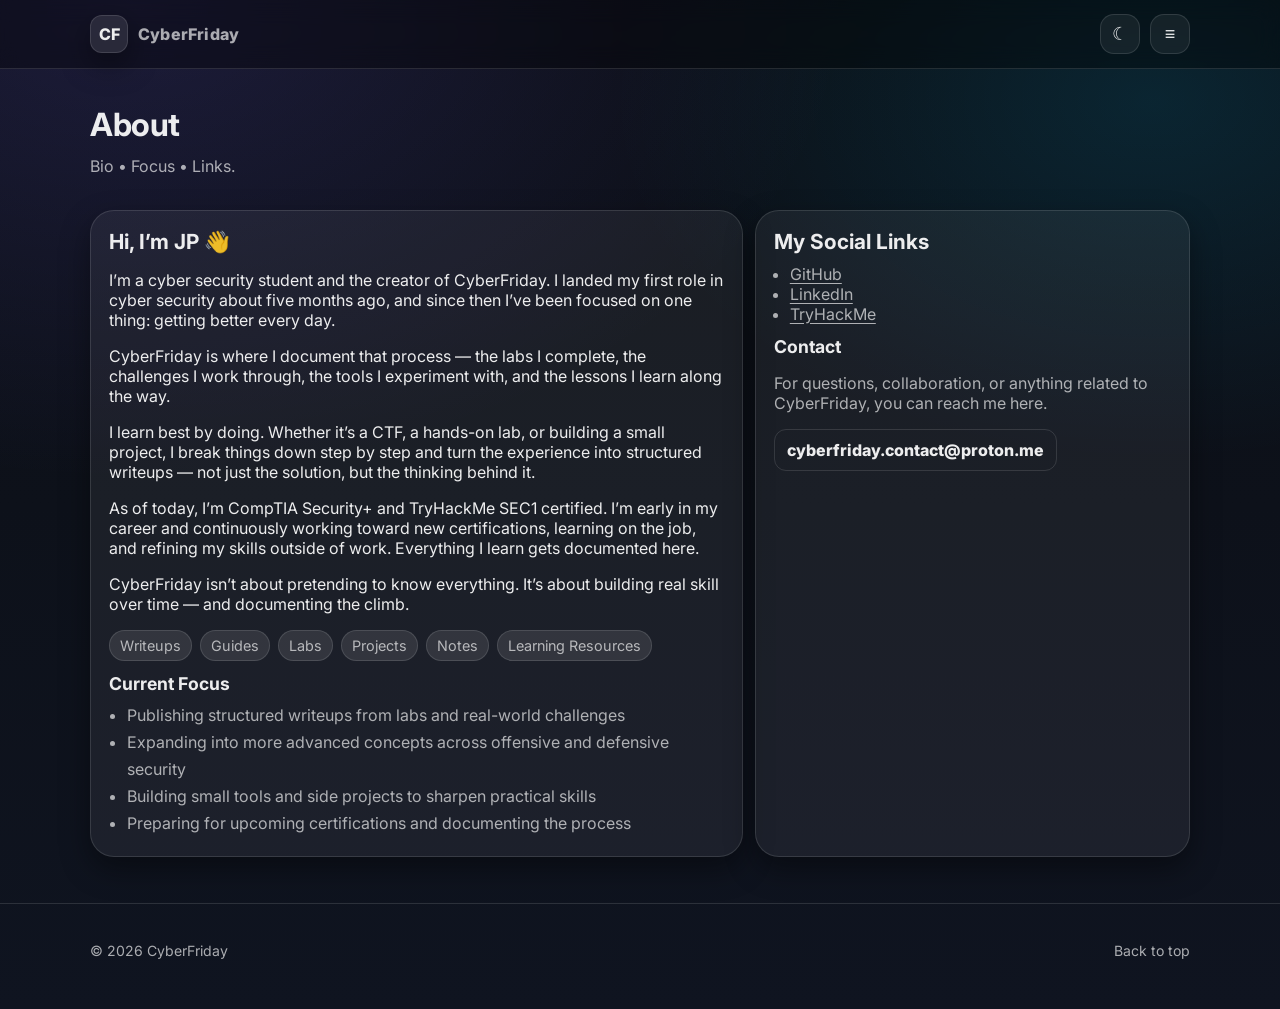
==== about.html @ dd6b9849 "Revise about section for clarity and focus Updated the content to reflect current focus and learning" ====
<!doctype html>
<html lang="en">
<head>
  <title>About • CyberFriday</title>
  <meta charset="utf-8" />
  <meta name="viewport" content="width=device-width, initial-scale=1" />
  <meta name="color-scheme" content="dark light" />
  <meta name="description" content="CyberFriday — writeups, projects, and notes." />
  <link rel="preconnect" href="https://fonts.googleapis.com">
  <link rel="preconnect" href="https://fonts.gstatic.com" crossorigin>
  <link href="https://fonts.googleapis.com/css2?family=Inter:wght@400;600;700;800&display=swap" rel="stylesheet">
  <link rel="stylesheet" href="assets/style.css" />
</head>
<body data-page="about">
  <a class="skip" href="#main">Skip to content</a>

  <header class="topbar">
    <div class="container topbar__inner">
      <a class="brand" href="index.html" aria-label="Home">
        <span class="brand__mark">CF</span>
        <span class="brand__text">CyberFriday</span>
      </a>

      <div class="topbar__actions">
        <button class="iconbtn" id="themeBtn" type="button" title="Toggle theme" aria-label="Toggle theme">
          <span class="icon" aria-hidden="true">☾</span>
        </button>
        <button class="iconbtn" id="menuBtn" type="button" title="Menu" aria-label="Open menu">
          <span class="icon" aria-hidden="true">≡</span>
        </button>
      </div>
    </div>
  </header>

  <div class="modal" id="menu" hidden>
    <div class="modal__backdrop" data-close="true"></div>
    <div class="modal__panel modal__panel--menu" role="dialog" aria-modal="true" aria-label="Menu">
      <div class="modal__head">
        <div class="menu__title">
          <div class="menu__brand">CyberFriday</div>
          <div class="muted tiny">Navigate</div>
        </div>
        <button class="iconbtn" type="button" data-close="true" aria-label="Close">✕</button>
      </div>
      <div class="modal__body menu__body">
        <a class="menulink" href="index.html">Home</a>
        <a class="menulink" href="writeups.html">Writeups</a>
        <a class="menulink" href="projects.html">Projects</a>
        <a class="menulink" href="notes.html">Notes</a>
        <a class="menulink" href="learning-resources.html">Learning Resources</a>
        <a class="menulink" href="about.html">About</a>
      </div>
      <div class="modal__foot muted tiny">
        <span>Esc to close</span>
      </div>
    </div>
  </div>

  <main id="main">
    <section class="pagehead">
      <div class="container">
        <h1 class="pagehead__title">About</h1>
        <p class="pagehead__sub muted">Bio • Focus • Links.</p>
      </div>
    </section>

    <section class="section">
      <div class="container">
        <div class="aboutgrid">
          <div class="card reveal">
            <h2 class="h2">Hi, I’m JP 👋</h2>
              <p class="muted">
                <p>
                  I’m a cyber security student and the creator of CyberFriday.
                  I landed my first role in cyber security about five months ago,
                  and since then I’ve been focused on one thing: getting better every day.
                </p>
              
                <p>
                  CyberFriday is where I document that process — the labs I complete,
                  the challenges I work through, the tools I experiment with,
                  and the lessons I learn along the way.
                </p>
              
                <p>
                  I learn best by doing. Whether it’s a CTF, a hands-on lab,
                  or building a small project, I break things down step by step
                  and turn the experience into structured writeups —
                  not just the solution, but the thinking behind it.
                </p>
              
                <p>
                  As of today, I’m CompTIA Security+ and TryHackMe SEC1 certified.
                  I’m early in my career and continuously working toward new certifications,
                  learning on the job, and refining my skills outside of work.
                  Everything I learn gets documented here.
                </p>
              
                <p>
                  CyberFriday isn’t about pretending to know everything.
                  It’s about building real skill over time — and documenting the climb.
                </p>
              </p>

            <div class="chips">
              <span class="chip">Writeups</span>
              <span class="chip">Guides</span>
              <span class="chip">Labs</span>
              <span class="chip">Projects</span>
              <span class="chip">Notes</span>
              <span class="chip">Learning Resources</span>
            </div>

            <div class="spacer"></div>

            <h3 class="h3">Current Focus</h3>
            <ul class="bullets">
              <li>Publishing structured writeups from labs and real-world challenges</li>
              <li>Expanding into more advanced concepts across offensive and defensive security</li>
              <li>Building small tools and side projects to sharpen practical skills</li>
              <li>Preparing for upcoming certifications and documenting the process</li>
            </ul>
          </div>

          <div class="card reveal">
            <h2 class="h2">My Social Links</h2>
            <ul class="links">
              <li><a href="https://github.com/jernejpetek" target="_blank" rel="noreferrer">GitHub</a></li>
              <li><a href="https://www.linkedin.com/in/jpetek/" target="_blank" rel="noreferrer">LinkedIn</a></li>
              <li><a href="https://tryhackme.com/p/JPetek" target="_blank" rel="noreferrer">TryHackMe</a></li>
            </ul>

            <div class="spacer"></div>

            <h3 class="h3">Contact</h3>
            <p class="muted">For questions, collaboration, or anything related to CyberFriday, you can reach me here.</p>
            <a class="btn btn--small btn--ghost" href="mailto:you@example.com">cyberfriday.contact@proton.me</a>
          </div>
        </div>
      </div>
    </section>
  </main>
  <footer class="footer">
    <div class="container footer__inner">
      <p class="muted tiny">© <span id="year"></span> CyberFriday



</p>
      <p class="muted tiny"><a href="#main">Back to top</a></p>
    </div>
  </footer>

  <script src="assets/app.js" defer></script>

</body>
</html>
---- assets/style.css ----
/* CyberFriday v3 — simple home + category pages
   - Static HTML + JSON content
   - Minimal UI: theme toggle + menu
   - Category pages: simple search only
*/

:root{
  --bg:#0b0e14;
  --bg2:#0f1420;
  --card:rgba(255,255,255,.06);
  --card2:rgba(255,255,255,.10);
  --border:rgba(255,255,255,.12);
  --text:rgba(255,255,255,.92);
  --muted:rgba(255,255,255,.65);
  --muted2:rgba(255,255,255,.50);
  --shadow:0 12px 30px rgba(0,0,0,.40);
  --radius:18px;
  --radius2:24px;
  --max:1100px;
  --pad:18px;
  --focus:2px solid rgba(255,255,255,.35);
}

:root[data-theme="light"]{
  --bg:#f6f7fb;
  --bg2:#eef1f8;
  --card:rgba(0,0,0,.04);
  --card2:rgba(0,0,0,.07);
  --border:rgba(0,0,0,.10);
  --text:rgba(0,0,0,.88);
  --muted:rgba(0,0,0,.62);
  --muted2:rgba(0,0,0,.45);
  --shadow:0 12px 28px rgba(0,0,0,.12);
  --focus:2px solid rgba(0,0,0,.25);
}

*{box-sizing:border-box}
html{scroll-behavior:smooth}
body{
  margin:0;
  font-family:Inter, ui-sans-serif, system-ui, -apple-system, Segoe UI, Roboto, Arial;
  color:var(--text);
  background:
    radial-gradient(1200px 800px at 10% 0%, rgba(120,100,255,.16), transparent 60%),
    radial-gradient(900px 600px at 90% 10%, rgba(0,200,255,.12), transparent 60%),
    linear-gradient(180deg, var(--bg), var(--bg2));
}

a{color:inherit;text-decoration:none}
a:focus-visible,button:focus-visible,input:focus-visible{
  outline:var(--focus);outline-offset:2px;border-radius:10px
}

.container{width:min(var(--max), calc(100% - (var(--pad) * 2))); margin:0 auto}
.muted{color:var(--muted)}
.tiny{font-size:.88rem}
.kbd{
  padding:2px 8px; border-radius:8px;
  background:var(--card2); border:1px solid var(--border);
  color:var(--muted); font-size:.85rem
}

.skip{
  position:absolute; left:-999px; top:0;
  padding:10px 12px; border-radius:12px;
  background:var(--card2); border:1px solid var(--border)
}
.skip:focus{left:12px; top:12px; z-index:9999}

/* Topbar */
.topbar{
  position:sticky; top:0; z-index:100;
  backdrop-filter:blur(12px);
  background:rgba(0,0,0,.35);
  border-bottom:1px solid var(--border)
}
:root[data-theme="light"] .topbar{background:rgba(246,247,251,.72)}

.topbar__inner{
  display:flex; align-items:center; justify-content:space-between;
  gap:14px; padding:14px 0
}

.brand{display:flex; align-items:center; gap:10px; font-weight:800}
.brand__mark{
  display:grid; place-items:center;
  width:38px; height:38px; border-radius:12px;
  background:var(--card2); border:1px solid var(--border);
  box-shadow:var(--shadow)
}
.brand__text{font-weight:800; letter-spacing:.2px; color:var(--muted)}

.topbar__actions{display:flex; gap:10px}
.iconbtn{
  display:grid; place-items:center;
  width:40px; height:40px; border-radius:14px;
  background:var(--card); border:1px solid var(--border);
  color:var(--text); cursor:pointer;
  transition:transform 140ms ease, background 140ms ease
}
.iconbtn:hover{transform:translateY(-1px); background:var(--card2)}
.icon{font-size:18px}

/* Hero */
.hero{position:relative; padding:52px 0 18px; overflow:hidden}
.hero__inner{display:grid; grid-template-columns:1fr; gap:22px; align-items:start}
.hero__bg{
  position:absolute; inset:-200px -200px auto -200px; height:520px;
  background:radial-gradient(closest-side, rgba(255,255,255,.08), transparent 70%);
  pointer-events:none
}
.hero--simple .hero__title{font-size:clamp(2.2rem, 5vw, 3.4rem)}
.pill{
  display:inline-block; padding:8px 12px; border-radius:999px;
  background:var(--card); border:1px solid var(--border);
  color:var(--muted); font-size:.95rem
}
.hero__title{margin:14px 0 10px; letter-spacing:-.7px}
.hero__subtitle{margin:0 0 18px; color:var(--muted); line-height:1.6; font-size:1.06rem}

.cta-row{display:flex; gap:10px; flex-wrap:wrap}

/* Page head */
.pagehead{padding:36px 0 6px}
.pagehead__title{margin:0; font-size:2.0rem; letter-spacing:-.4px}
.pagehead__sub{margin:10px 0 0; line-height:1.6}

/* Sections / cards */
.section{padding:24px 0 34px}
.card{
  padding:18px; border-radius:var(--radius2);
  background:var(--card); border:1px solid var(--border); box-shadow:var(--shadow)
}
.h2{margin:0 0 10px; font-size:1.3rem}
.h3{margin:0 0 8px; font-size:1.1rem}
.spacer{height:12px}

.grid{display:grid; gap:12px}
.grid--cards{grid-template-columns:repeat(3, minmax(0,1fr))}
@media (max-width:1000px){.grid--cards{grid-template-columns:repeat(2, minmax(0,1fr))}}
@media (max-width:650px){.grid--cards{grid-template-columns:1fr}}

.cardlink{
  display:block; padding:16px; border-radius:var(--radius2);
  background:linear-gradient(180deg, var(--card), transparent);
  border:1px solid var(--border);
  transition:transform 140ms ease, background 140ms ease
}
.cardlink:hover{transform:translateY(-2px); background:var(--card2)}
.cardlink h3{margin:8px 0}
.cardlink p{margin:0; color:var(--muted); line-height:1.55}

.meta{
  display:flex; gap:8px; align-items:center; flex-wrap:wrap;
  color:var(--muted2); font-size:.92rem
}
.chips{display:flex; gap:8px; flex-wrap:wrap; margin-top:10px}
.chip,.tag{
  display:inline-flex; align-items:center;
  padding:6px 10px; border-radius:999px;
  background:var(--card2); border:1px solid var(--border);
  color:var(--muted); font-size:.9rem
}

/* Compact stats */
.stats{display:grid; grid-template-columns:repeat(3, minmax(0,1fr)); gap:10px}
.stats--compact .stat{padding:14px}
.stat{padding:14px; border-radius:var(--radius); background:var(--card); border:1px solid var(--border)}
.stat__num{font-size:1.5rem; font-weight:800}
.stat__label{color:var(--muted); font-size:.92rem}

/* Toolbar */
.toolbar{display:flex; gap:12px; align-items:center; justify-content:space-between; margin:8px 0 14px; flex-wrap:wrap}
.input{
  width:min(620px, 100%);
  padding:12px 14px;
  border-radius:14px;
  border:1px solid var(--border);
  background:var(--card);
  color:var(--text)
}

.btn{
  display:inline-flex; align-items:center; justify-content:center; gap:8px;
  padding:12px 14px; border-radius:14px;
  background:transparent; color:var(--text);
  border:1px solid var(--border);
  cursor:pointer; font-weight:800;
  transition:transform 140ms ease, background 140ms ease
}
.btn:hover{transform:translateY(-1px); background:var(--card2)}
.btn--small{padding:10px 12px; border-radius:12px}

.bullets{margin:8px 0 0; padding-left:18px; color:var(--muted); line-height:1.7}
.links{margin:0; padding-left:16px; color:var(--muted)}
.links a{text-decoration:underline; text-underline-offset:3px}

.empty{
  margin-top:10px; padding:16px;
  border-radius:var(--radius2);
  border:1px dashed var(--border);
  color:var(--muted)
}

/* Category grouping */
.group{margin:18px 0 0}
.group__head{
  display:flex; align-items:center; justify-content:space-between;
  gap:10px; margin:0 0 10px
}
.group__title{margin:0; font-size:1.15rem}
.group__count{color:var(--muted2); font-size:.92rem}

.aboutgrid{display:grid; grid-template-columns:1.2fr .8fr; gap:12px}
@media (max-width:900px){.aboutgrid{grid-template-columns:1fr}}

/* Footer */
.footer{
  padding:24px 0 36px;
  border-top:1px solid var(--border);
  margin-top:12px
}
.footer__inner{
  display:flex; align-items:center; justify-content:space-between;
  gap:12px; flex-wrap:wrap
}

/* Modal (Menu) */
.modal{position:fixed; inset:0; z-index:200}
.modal__backdrop{position:absolute; inset:0; background:rgba(0,0,0,.55)}
.modal__panel{
  position:relative;
  width:min(560px, calc(100% - 24px));
  margin:12vh auto 0;
  border-radius:22px;
  border:1px solid var(--border);
  background:linear-gradient(180deg, var(--bg2), var(--bg));
  box-shadow:var(--shadow);
  overflow:hidden
}
.modal__panel--menu{width:min(520px, calc(100% - 24px))}
.modal__head{
  display:flex; gap:10px; align-items:center; justify-content:space-between;
  padding:14px; border-bottom:1px solid var(--border)
}
.modal__body{padding:12px; max-height:60vh; overflow:auto}
.modal__foot{padding:10px 14px; border-top:1px solid var(--border)}

.menu__title{display:grid; gap:2px}
.menu__brand{font-weight:900; letter-spacing:.2px}
.menu__body{display:grid; gap:10px}
.menulink{
  padding:14px 14px;
  border-radius:16px;
  border:1px solid var(--border);
  background:var(--card);
  transition:transform 140ms ease, background 140ms ease
}
.menulink:hover{transform:translateY(-1px); background:var(--card2)}

/* Reveal */
@keyframes pageIn{from{opacity:0; transform:translateY(8px)}to{opacity:1; transform:translateY(0)}}
main{animation:pageIn 240ms ease-out}

.reveal{opacity:0; transform:translateY(12px); transition:260ms ease; transition-property:opacity, transform}
.reveal.in{opacity:1; transform:translateY(0)}
@media (prefers-reduced-motion: reduce){
  html{scroll-behavior:auto}
  *{transition:none !important; animation:none !important}
  .reveal{opacity:1; transform:none}
}
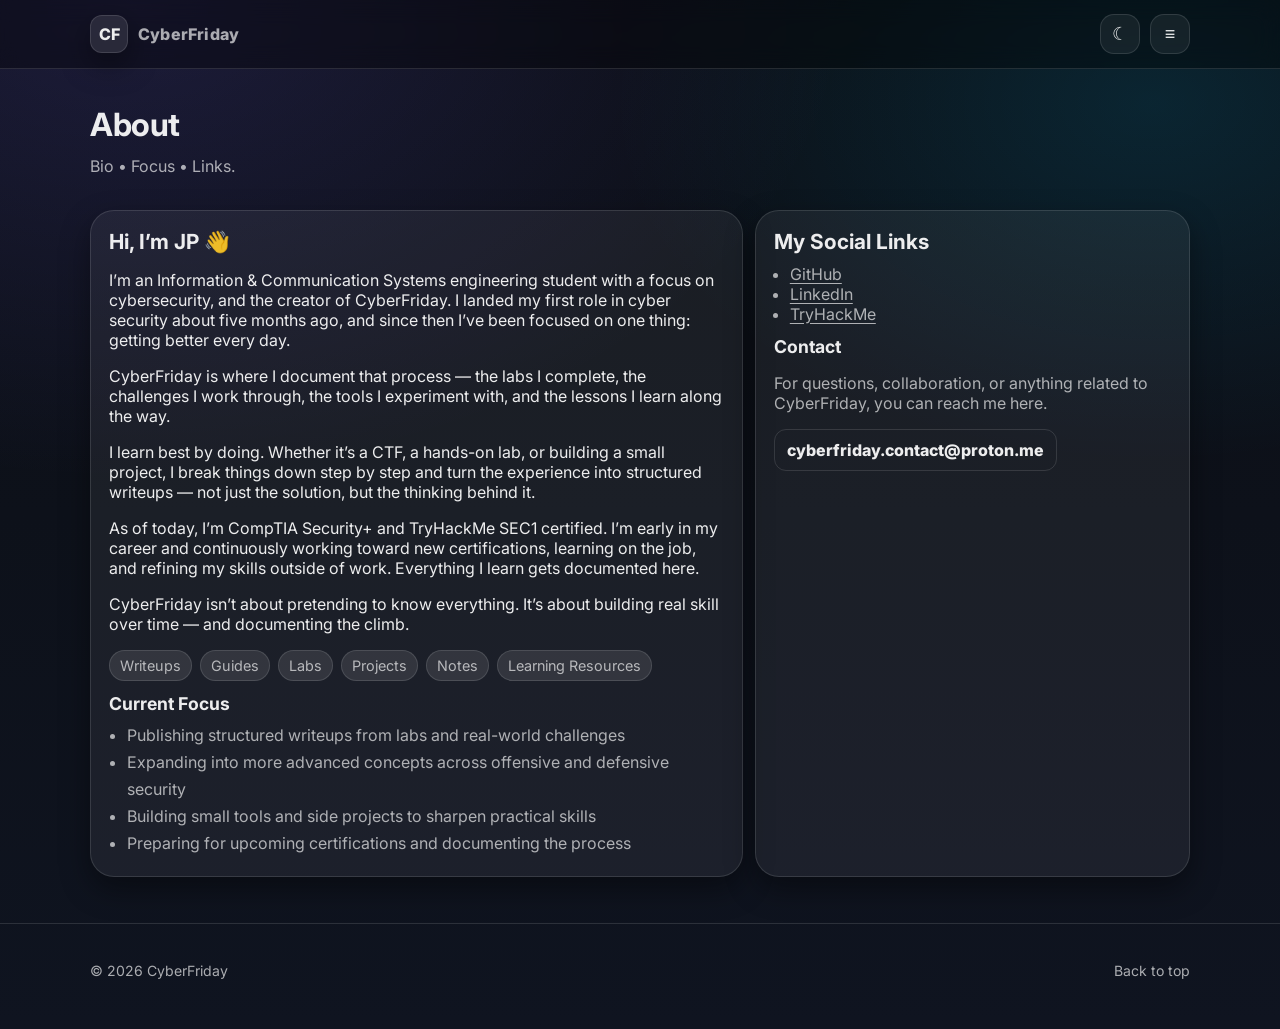
==== commit e8851afc: "Update personal introduction in about.html" ====
--- a/about.html
+++ b/about.html
@@ -71,8 +71,8 @@
             <h2 class="h2">Hi, I’m JP 👋</h2>
               <p class="muted">
                 <p>
-                  I’m a cyber security student and the creator of CyberFriday.
-                  I landed my first role in cyber security about five months ago,
+                  I’m an Information & Communication Systems engineering student with a focus on cybersecurity,
+                  and the creator of CyberFriday. I landed my first role in cyber security about five months ago,
                   and since then I’ve been focused on one thing: getting better every day.
                 </p>
               
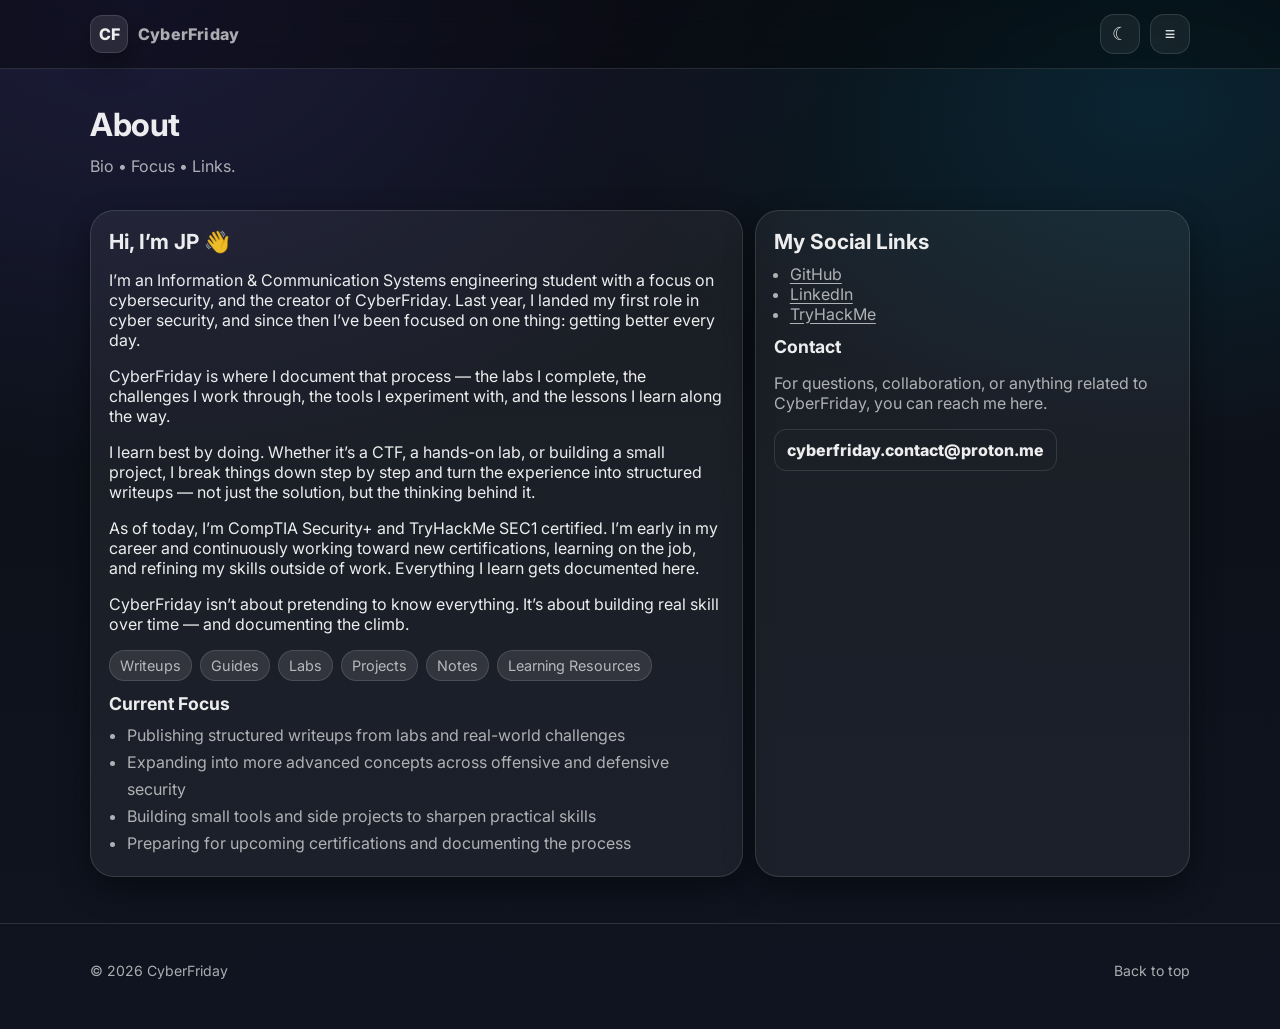
==== commit 73d81d62: "Update personal introduction in about.html" ====
--- a/about.html
+++ b/about.html
@@ -72,7 +72,7 @@
               <p class="muted">
                 <p>
                   I’m an Information & Communication Systems engineering student with a focus on cybersecurity,
-                  and the creator of CyberFriday. I landed my first role in cyber security about five months ago,
+                  and the creator of CyberFriday. Last year, I landed my first role in cyber security,
                   and since then I’ve been focused on one thing: getting better every day.
                 </p>
               
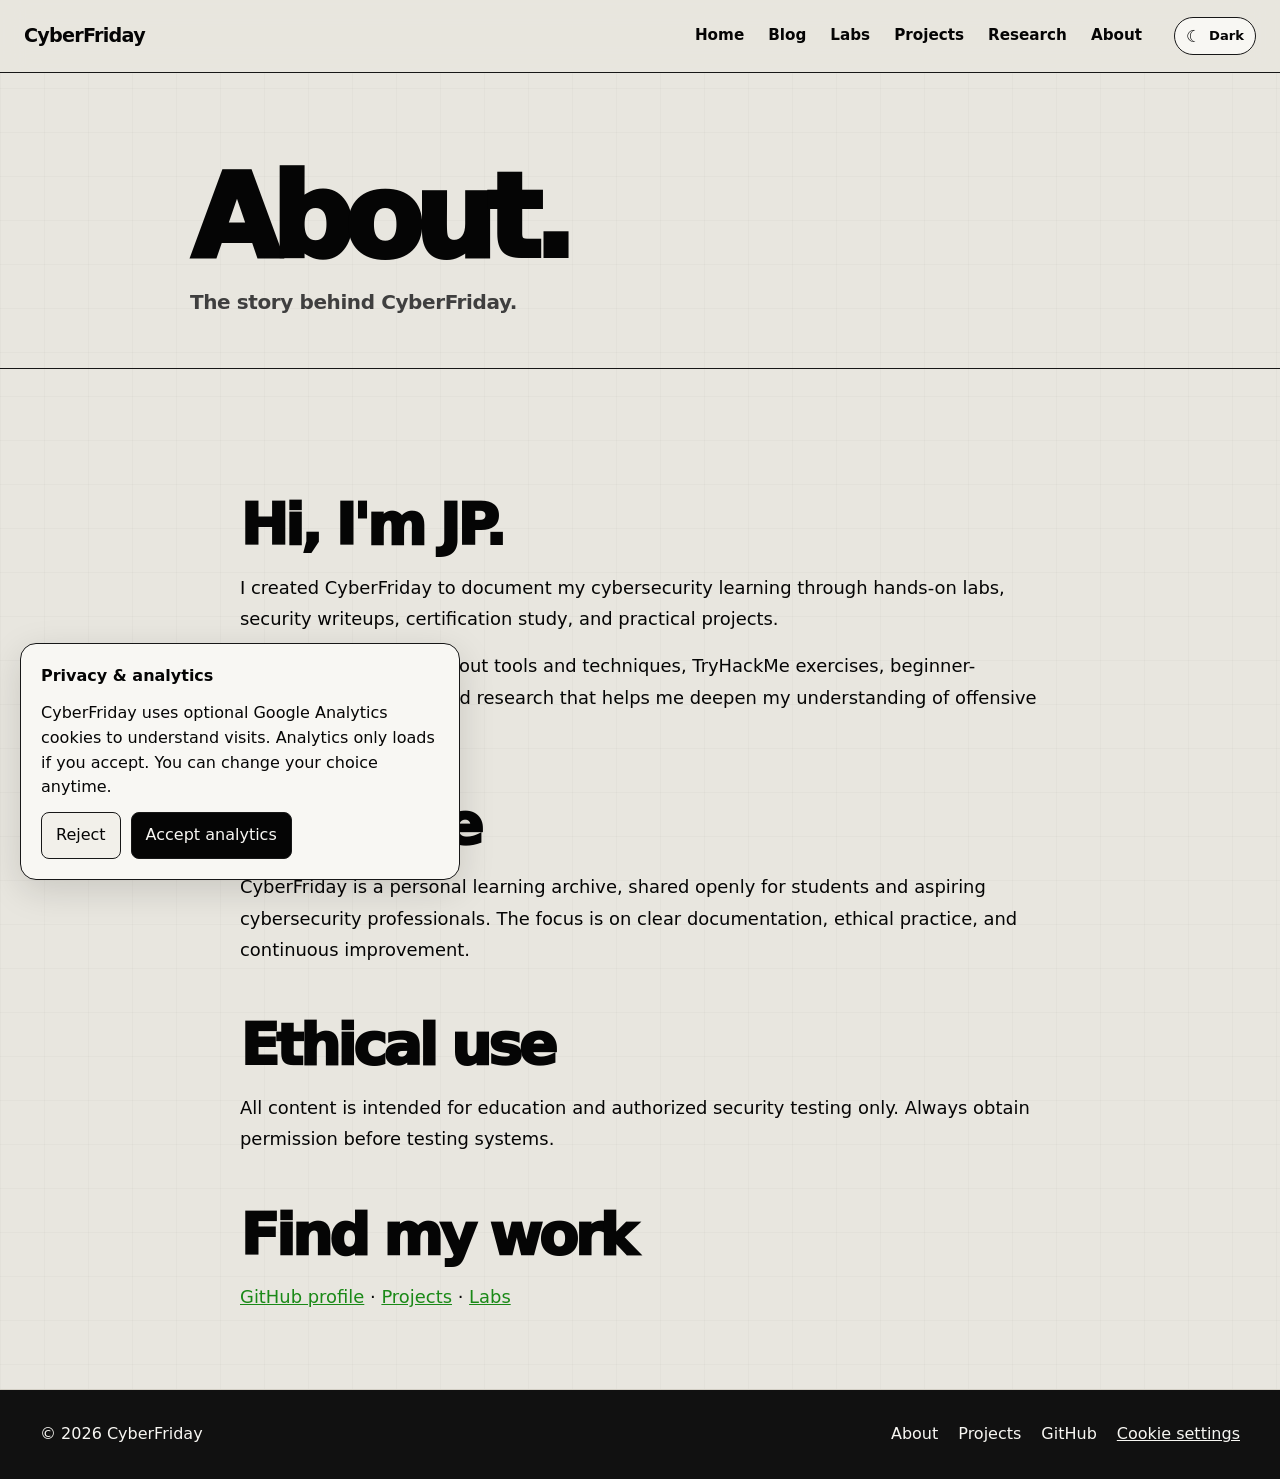
==== commit 89c659fd: "Release CyberFriday 2.0 - redesigned website with dark mode" ====
--- a/about.html
+++ b/about.html
@@ -1,157 +1,14 @@
-<!doctype html>
-<html lang="en">
-<head>
-  <title>About • CyberFriday</title>
-  <meta charset="utf-8" />
-  <meta name="viewport" content="width=device-width, initial-scale=1" />
-  <meta name="color-scheme" content="dark light" />
-  <meta name="description" content="CyberFriday — writeups, projects, and notes." />
-  <link rel="preconnect" href="https://fonts.googleapis.com">
-  <link rel="preconnect" href="https://fonts.gstatic.com" crossorigin>
-  <link href="https://fonts.googleapis.com/css2?family=Inter:wght@400;600;700;800&display=swap" rel="stylesheet">
-  <link rel="stylesheet" href="assets/style.css" />
-</head>
-<body data-page="about">
-  <a class="skip" href="#main">Skip to content</a>
-
-  <header class="topbar">
-    <div class="container topbar__inner">
-      <a class="brand" href="index.html" aria-label="Home">
-        <span class="brand__mark">CF</span>
-        <span class="brand__text">CyberFriday</span>
-      </a>
-
-      <div class="topbar__actions">
-        <button class="iconbtn" id="themeBtn" type="button" title="Toggle theme" aria-label="Toggle theme">
-          <span class="icon" aria-hidden="true">☾</span>
-        </button>
-        <button class="iconbtn" id="menuBtn" type="button" title="Menu" aria-label="Open menu">
-          <span class="icon" aria-hidden="true">≡</span>
-        </button>
-      </div>
-    </div>
-  </header>
-
-  <div class="modal" id="menu" hidden>
-    <div class="modal__backdrop" data-close="true"></div>
-    <div class="modal__panel modal__panel--menu" role="dialog" aria-modal="true" aria-label="Menu">
-      <div class="modal__head">
-        <div class="menu__title">
-          <div class="menu__brand">CyberFriday</div>
-          <div class="muted tiny">Navigate</div>
-        </div>
-        <button class="iconbtn" type="button" data-close="true" aria-label="Close">✕</button>
-      </div>
-      <div class="modal__body menu__body">
-        <a class="menulink" href="index.html">Home</a>
-        <a class="menulink" href="writeups.html">Writeups</a>
-        <a class="menulink" href="projects.html">Projects</a>
-        <a class="menulink" href="notes.html">Notes</a>
-        <a class="menulink" href="learning-resources.html">Learning Resources</a>
-        <a class="menulink" href="about.html">About</a>
-      </div>
-      <div class="modal__foot muted tiny">
-        <span>Esc to close</span>
-      </div>
-    </div>
-  </div>
-
-  <main id="main">
-    <section class="pagehead">
-      <div class="container">
-        <h1 class="pagehead__title">About</h1>
-        <p class="pagehead__sub muted">Bio • Focus • Links.</p>
-      </div>
-    </section>
-
-    <section class="section">
-      <div class="container">
-        <div class="aboutgrid">
-          <div class="card reveal">
-            <h2 class="h2">Hi, I’m JP 👋</h2>
-              <p class="muted">
-                <p>
-                  I’m an Information & Communication Systems engineering student with a focus on cybersecurity,
-                  and the creator of CyberFriday. Last year, I landed my first role in cyber security,
-                  and since then I’ve been focused on one thing: getting better every day.
-                </p>
-              
-                <p>
-                  CyberFriday is where I document that process — the labs I complete,
-                  the challenges I work through, the tools I experiment with,
-                  and the lessons I learn along the way.
-                </p>
-              
-                <p>
-                  I learn best by doing. Whether it’s a CTF, a hands-on lab,
-                  or building a small project, I break things down step by step
-                  and turn the experience into structured writeups —
-                  not just the solution, but the thinking behind it.
-                </p>
-              
-                <p>
-                  As of today, I’m CompTIA Security+ and TryHackMe SEC1 certified.
-                  I’m early in my career and continuously working toward new certifications,
-                  learning on the job, and refining my skills outside of work.
-                  Everything I learn gets documented here.
-                </p>
-              
-                <p>
-                  CyberFriday isn’t about pretending to know everything.
-                  It’s about building real skill over time — and documenting the climb.
-                </p>
-              </p>
-
-            <div class="chips">
-              <span class="chip">Writeups</span>
-              <span class="chip">Guides</span>
-              <span class="chip">Labs</span>
-              <span class="chip">Projects</span>
-              <span class="chip">Notes</span>
-              <span class="chip">Learning Resources</span>
-            </div>
-
-            <div class="spacer"></div>
-
-            <h3 class="h3">Current Focus</h3>
-            <ul class="bullets">
-              <li>Publishing structured writeups from labs and real-world challenges</li>
-              <li>Expanding into more advanced concepts across offensive and defensive security</li>
-              <li>Building small tools and side projects to sharpen practical skills</li>
-              <li>Preparing for upcoming certifications and documenting the process</li>
-            </ul>
-          </div>
-
-          <div class="card reveal">
-            <h2 class="h2">My Social Links</h2>
-            <ul class="links">
-              <li><a href="https://github.com/jernejpetek" target="_blank" rel="noreferrer">GitHub</a></li>
-              <li><a href="https://www.linkedin.com/in/jpetek/" target="_blank" rel="noreferrer">LinkedIn</a></li>
-              <li><a href="https://tryhackme.com/p/JPetek" target="_blank" rel="noreferrer">TryHackMe</a></li>
-            </ul>
-
-            <div class="spacer"></div>
-
-            <h3 class="h3">Contact</h3>
-            <p class="muted">For questions, collaboration, or anything related to CyberFriday, you can reach me here.</p>
-            <a class="btn btn--small btn--ghost" href="mailto:you@example.com">cyberfriday.contact@proton.me</a>
-          </div>
-        </div>
-      </div>
-    </section>
-  </main>
-  <footer class="footer">
-    <div class="container footer__inner">
-      <p class="muted tiny">© <span id="year"></span> CyberFriday
-
-
-
-</p>
-      <p class="muted tiny"><a href="#main">Back to top</a></p>
-    </div>
-  </footer>
-
-  <script src="assets/app.js" defer></script>
-
-</body>
-</html>
+<!DOCTYPE html>
+<html lang="en"><head>
+  <script src="assets/theme.js"></script><meta charset="utf-8"><meta name="viewport" content="width=device-width, initial-scale=1">
+<title>About — CyberFriday</title><meta name="description" content="About CyberFriday: practical cybersecurity learning, labs, notes and personal projects."><link rel="stylesheet" href="assets/style.css"></head>
+<body data-page="about"><a class="skip" href="#content">Skip to content</a>
+<header class="site-header"><div class="header-container header-inner"><a class="brand" href="index.html">CyberFriday</a><nav class="nav" aria-label="Main navigation"><a href="index.html">Home</a><a href="blog.html">Blog</a><a href="labs.html">Labs</a><a href="projects.html">Projects</a><a href="research.html">Research</a><a href="about.html" aria-current="page">About</a></nav></div></header>
+<main id="content"><section class="pagehead"><div class="container pagehead-inner"><h1>About.</h1><p>The story behind CyberFriday.</p></div></section>
+<section class="section"><div class="container narrow article"><h2>Hi, I'm JP.</h2><p>I created CyberFriday to document my cybersecurity learning through hands-on labs, security writeups, certification study, and practical projects.</p>
+<p>Here you'll find notes about tools and techniques, TryHackMe exercises, beginner-friendly experiments, and research that helps me deepen my understanding of offensive and defensive security.</p>
+<h2>Purpose</h2><p>CyberFriday is a personal learning archive, shared openly for students and aspiring cybersecurity professionals. The focus is on clear documentation, ethical practice, and continuous improvement.</p>
+<h2>Ethical use</h2><p>All content is intended for education and authorized security testing only. Always obtain permission before testing systems.</p>
+<h2>Find my work</h2><p><a href="https://github.com/jernejpetek" target="_blank" rel="noopener noreferrer">GitHub profile</a> · <a href="projects.html">Projects</a> · <a href="labs.html">Labs</a></p></div></section></main>
+<footer class="footer"><div class="container footer-inner"><p>© <span id="year"></span> CyberFriday</p><div class="footer-links"><a href="about.html">About</a><a href="projects.html">Projects</a><a href="https://github.com/jernejpetek">GitHub</a></div></div></footer>
+<script src="assets/app.js" defer></script><script src="assets/analytics.js" defer></script></body></html>
--- a/assets/style.css
+++ b/assets/style.css
@@ -1,271 +1,1059 @@
-/* CyberFriday v3 — simple home + category pages
-   - Static HTML + JSON content
-   - Minimal UI: theme toggle + menu
-   - Category pages: simple search only
-*/
-
-:root{
-  --bg:#0b0e14;
-  --bg2:#0f1420;
-  --card:rgba(255,255,255,.06);
-  --card2:rgba(255,255,255,.10);
-  --border:rgba(255,255,255,.12);
-  --text:rgba(255,255,255,.92);
-  --muted:rgba(255,255,255,.65);
-  --muted2:rgba(255,255,255,.50);
-  --shadow:0 12px 30px rgba(0,0,0,.40);
-  --radius:18px;
-  --radius2:24px;
-  --max:1100px;
-  --pad:18px;
-  --focus:2px solid rgba(255,255,255,.35);
-}
-
-:root[data-theme="light"]{
-  --bg:#f6f7fb;
-  --bg2:#eef1f8;
-  --card:rgba(0,0,0,.04);
-  --card2:rgba(0,0,0,.07);
-  --border:rgba(0,0,0,.10);
-  --text:rgba(0,0,0,.88);
-  --muted:rgba(0,0,0,.62);
-  --muted2:rgba(0,0,0,.45);
-  --shadow:0 12px 28px rgba(0,0,0,.12);
-  --focus:2px solid rgba(0,0,0,.25);
-}
-
-*{box-sizing:border-box}
-html{scroll-behavior:smooth}
-body{
-  margin:0;
-  font-family:Inter, ui-sans-serif, system-ui, -apple-system, Segoe UI, Roboto, Arial;
-  color:var(--text);
+:root {
+  --bg: #e8e6df;
+  --bg-soft: #f2f0ea;
+  --paper: #f8f7f3;
+  --text: #050505;
+  --muted: #3f3f3f;
+  --muted-light: #6b6b6b;
+  --border: #171717;
+  --border-soft: #d2cec4;
+  --accent: #1a8917;
+  --accent-dark: #0f6b11;
+  --header-bg: rgba(232, 230, 223, 0.94);
+  --section-tint: rgba(232, 230, 223, 0.72);
+  --card-hover: #dedbd1;
+  --code-inline-bg: #e9e4d9;
+  --grid-line: rgba(0, 0, 0, 0.025);
+  color-scheme: light;
+  --max-width: 1200px;
+  --content-width: 780px;
+}
+
+* {
+  box-sizing: border-box;
+}
+
+html {
+  scroll-behavior: smooth;
+}
+
+body {
+  margin: 0;
   background:
-    radial-gradient(1200px 800px at 10% 0%, rgba(120,100,255,.16), transparent 60%),
-    radial-gradient(900px 600px at 90% 10%, rgba(0,200,255,.12), transparent 60%),
-    linear-gradient(180deg, var(--bg), var(--bg2));
-}
-
-a{color:inherit;text-decoration:none}
-a:focus-visible,button:focus-visible,input:focus-visible{
-  outline:var(--focus);outline-offset:2px;border-radius:10px
-}
-
-.container{width:min(var(--max), calc(100% - (var(--pad) * 2))); margin:0 auto}
-.muted{color:var(--muted)}
-.tiny{font-size:.88rem}
-.kbd{
-  padding:2px 8px; border-radius:8px;
-  background:var(--card2); border:1px solid var(--border);
-  color:var(--muted); font-size:.85rem
-}
-
-.skip{
-  position:absolute; left:-999px; top:0;
-  padding:10px 12px; border-radius:12px;
-  background:var(--card2); border:1px solid var(--border)
-}
-.skip:focus{left:12px; top:12px; z-index:9999}
-
-/* Topbar */
-.topbar{
-  position:sticky; top:0; z-index:100;
-  backdrop-filter:blur(12px);
-  background:rgba(0,0,0,.35);
-  border-bottom:1px solid var(--border)
-}
-:root[data-theme="light"] .topbar{background:rgba(246,247,251,.72)}
-
-.topbar__inner{
-  display:flex; align-items:center; justify-content:space-between;
-  gap:14px; padding:14px 0
-}
-
-.brand{display:flex; align-items:center; gap:10px; font-weight:800}
-.brand__mark{
-  display:grid; place-items:center;
-  width:38px; height:38px; border-radius:12px;
-  background:var(--card2); border:1px solid var(--border);
-  box-shadow:var(--shadow)
-}
-.brand__text{font-weight:800; letter-spacing:.2px; color:var(--muted)}
-
-.topbar__actions{display:flex; gap:10px}
-.iconbtn{
-  display:grid; place-items:center;
-  width:40px; height:40px; border-radius:14px;
-  background:var(--card); border:1px solid var(--border);
-  color:var(--text); cursor:pointer;
-  transition:transform 140ms ease, background 140ms ease
-}
-.iconbtn:hover{transform:translateY(-1px); background:var(--card2)}
-.icon{font-size:18px}
+    linear-gradient(var(--grid-line) 1px, transparent 1px),
+    linear-gradient(90deg, var(--grid-line) 1px, transparent 1px),
+    var(--bg);
+  background-size: 44px 44px;
+  color: var(--text);
+  font-family:
+    ui-sans-serif,
+    system-ui,
+    -apple-system,
+    BlinkMacSystemFont,
+    "Segoe UI",
+    Arial,
+    sans-serif;
+  line-height: 1.55;
+}
+
+a {
+  color: inherit;
+}
+
+img {
+  max-width: 100%;
+  display: block;
+}
+
+button,
+input {
+  font: inherit;
+}
+
+.container {
+  width: min(100% - 48px, var(--max-width));
+  margin: 0 auto;
+}
+
+.header-container {
+  width: calc(100% - 48px);
+  margin: 0 auto;
+}
+
+.narrow {
+  max-width: var(--content-width);
+}
+
+.skip {
+  position: absolute;
+  left: 16px;
+  top: 16px;
+  z-index: 100;
+  transform: translateY(-150%);
+  background: var(--text);
+  color: var(--paper);
+  padding: 8px 12px;
+  border-radius: 999px;
+}
+
+.skip:focus {
+  transform: translateY(0);
+}
+
+/* Header */
+
+.site-header {
+  position: sticky;
+  top: 0;
+  z-index: 50;
+  background: var(--header-bg);
+  backdrop-filter: blur(12px);
+  border-bottom: 1px solid var(--border);
+}
+
+.header-inner {
+  min-height: 72px;
+  display: flex;
+  align-items: center;
+  justify-content: space-between;
+  gap: 32px;
+}
+
+.brand {
+  color: var(--text);
+  font-size: 1.2rem;
+  font-weight: 900;
+  letter-spacing: -0.04em;
+  text-decoration: none;
+  white-space: nowrap;
+}
+
+.nav {
+  display: flex;
+  align-items: center;
+  justify-content: flex-end;
+  gap: 24px;
+  margin-left: auto;
+  flex-wrap: wrap;
+}
+
+.nav a {
+  color: var(--text);
+  font-size: 0.95rem;
+  font-weight: 700;
+  text-decoration: none;
+}
+
+.nav a:hover {
+  color: var(--accent);
+}
+
+/* Compatibility with old topbar markup if any old page still uses it */
+
+.topbar {
+  position: sticky;
+  top: 0;
+  z-index: 50;
+  background: var(--header-bg);
+  backdrop-filter: blur(12px);
+  border-bottom: 1px solid var(--border);
+}
+
+.topbar__inner {
+  min-height: 72px;
+  display: flex;
+  align-items: center;
+  justify-content: space-between;
+  gap: 32px;
+}
+
+.brand__mark {
+  display: none;
+}
+
+.brand__text {
+  color: var(--text);
+  font-size: 1.2rem;
+  font-weight: 900;
+  letter-spacing: -0.04em;
+  text-decoration: none;
+  white-space: nowrap;
+}
+
+.topbar__actions,
+.iconbtn,
+.modal {
+  display: none;
+}
 
 /* Hero */
-.hero{position:relative; padding:52px 0 18px; overflow:hidden}
-.hero__inner{display:grid; grid-template-columns:1fr; gap:22px; align-items:start}
-.hero__bg{
-  position:absolute; inset:-200px -200px auto -200px; height:520px;
-  background:radial-gradient(closest-side, rgba(255,255,255,.08), transparent 70%);
-  pointer-events:none
-}
-.hero--simple .hero__title{font-size:clamp(2.2rem, 5vw, 3.4rem)}
-.pill{
-  display:inline-block; padding:8px 12px; border-radius:999px;
-  background:var(--card); border:1px solid var(--border);
-  color:var(--muted); font-size:.95rem
-}
-.hero__title{margin:14px 0 10px; letter-spacing:-.7px}
-.hero__subtitle{margin:0 0 18px; color:var(--muted); line-height:1.6; font-size:1.06rem}
-
-.cta-row{display:flex; gap:10px; flex-wrap:wrap}
-
-/* Page head */
-.pagehead{padding:36px 0 6px}
-.pagehead__title{margin:0; font-size:2.0rem; letter-spacing:-.4px}
-.pagehead__sub{margin:10px 0 0; line-height:1.6}
-
-/* Sections / cards */
-.section{padding:24px 0 34px}
-.card{
-  padding:18px; border-radius:var(--radius2);
-  background:var(--card); border:1px solid var(--border); box-shadow:var(--shadow)
-}
-.h2{margin:0 0 10px; font-size:1.3rem}
-.h3{margin:0 0 8px; font-size:1.1rem}
-.spacer{height:12px}
-
-.grid{display:grid; gap:12px}
-.grid--cards{grid-template-columns:repeat(3, minmax(0,1fr))}
-@media (max-width:1000px){.grid--cards{grid-template-columns:repeat(2, minmax(0,1fr))}}
-@media (max-width:650px){.grid--cards{grid-template-columns:1fr}}
-
-.cardlink{
-  display:block; padding:16px; border-radius:var(--radius2);
-  background:linear-gradient(180deg, var(--card), transparent);
-  border:1px solid var(--border);
-  transition:transform 140ms ease, background 140ms ease
-}
-.cardlink:hover{transform:translateY(-2px); background:var(--card2)}
-.cardlink h3{margin:8px 0}
-.cardlink p{margin:0; color:var(--muted); line-height:1.55}
-
-.meta{
-  display:flex; gap:8px; align-items:center; flex-wrap:wrap;
-  color:var(--muted2); font-size:.92rem
-}
-.chips{display:flex; gap:8px; flex-wrap:wrap; margin-top:10px}
-.chip,.tag{
-  display:inline-flex; align-items:center;
-  padding:6px 10px; border-radius:999px;
-  background:var(--card2); border:1px solid var(--border);
-  color:var(--muted); font-size:.9rem
-}
-
-/* Compact stats */
-.stats{display:grid; grid-template-columns:repeat(3, minmax(0,1fr)); gap:10px}
-.stats--compact .stat{padding:14px}
-.stat{padding:14px; border-radius:var(--radius); background:var(--card); border:1px solid var(--border)}
-.stat__num{font-size:1.5rem; font-weight:800}
-.stat__label{color:var(--muted); font-size:.92rem}
-
-/* Toolbar */
-.toolbar{display:flex; gap:12px; align-items:center; justify-content:space-between; margin:8px 0 14px; flex-wrap:wrap}
-.input{
-  width:min(620px, 100%);
-  padding:12px 14px;
-  border-radius:14px;
-  border:1px solid var(--border);
-  background:var(--card);
-  color:var(--text)
-}
-
-.btn{
-  display:inline-flex; align-items:center; justify-content:center; gap:8px;
-  padding:12px 14px; border-radius:14px;
-  background:transparent; color:var(--text);
-  border:1px solid var(--border);
-  cursor:pointer; font-weight:800;
-  transition:transform 140ms ease, background 140ms ease
-}
-.btn:hover{transform:translateY(-1px); background:var(--card2)}
-.btn--small{padding:10px 12px; border-radius:12px}
-
-.bullets{margin:8px 0 0; padding-left:18px; color:var(--muted); line-height:1.7}
-.links{margin:0; padding-left:16px; color:var(--muted)}
-.links a{text-decoration:underline; text-underline-offset:3px}
-
-.empty{
-  margin-top:10px; padding:16px;
-  border-radius:var(--radius2);
-  border:1px dashed var(--border);
-  color:var(--muted)
-}
-
-/* Category grouping */
-.group{margin:18px 0 0}
-.group__head{
-  display:flex; align-items:center; justify-content:space-between;
-  gap:10px; margin:0 0 10px
-}
-.group__title{margin:0; font-size:1.15rem}
-.group__count{color:var(--muted2); font-size:.92rem}
-
-.aboutgrid{display:grid; grid-template-columns:1.2fr .8fr; gap:12px}
-@media (max-width:900px){.aboutgrid{grid-template-columns:1fr}}
+
+.hero {
+  min-height: 640px;
+  display: flex;
+  align-items: center;
+  border-bottom: 1px solid var(--border);
+}
+
+.hero-inner {
+  width: 100%;
+}
+
+.hero-copy {
+  max-width: 860px;
+  margin-left: auto;
+  margin-right: auto;
+  transform: translateX(70px);
+}
+
+h1,
+h2,
+h3,
+p {
+  margin-top: 0;
+}
+
+.hero h1 {
+  max-width: 860px;
+  margin: 0 0 24px;
+  font-size: clamp(4.5rem, 9vw, 8.5rem);
+  font-weight: 950;
+  line-height: 0.86;
+  letter-spacing: -0.085em;
+}
+
+.hero-subtitle {
+  max-width: 720px;
+  margin: 0;
+  color: var(--muted);
+  font-size: clamp(1.25rem, 2.2vw, 1.65rem);
+  font-weight: 650;
+  line-height: 1.35;
+  letter-spacing: -0.025em;
+}
+
+/* Sections */
+
+.section {
+  padding: 76px 0;
+  border-bottom: 1px solid var(--border-soft);
+}
+
+.explore-section {
+  background: var(--section-tint);
+}
+
+.section h2 {
+  margin: 0 0 18px;
+  font-size: clamp(2.2rem, 5vw, 4.3rem);
+  font-weight: 950;
+  line-height: 0.95;
+  letter-spacing: -0.065em;
+}
+
+.section h3 {
+  margin: 0 0 12px;
+  font-size: 1.25rem;
+  line-height: 1.18;
+  letter-spacing: -0.025em;
+}
+
+.section p {
+  margin: 0 0 16px;
+  color: var(--muted);
+  font-size: 1.05rem;
+}
+
+.section p:last-child {
+  margin-bottom: 0;
+}
+
+.section-heading {
+  max-width: 720px;
+  margin-bottom: 34px;
+}
+
+/* Homepage Explore cards */
+
+.cards {
+  display: grid;
+  grid-template-columns: repeat(4, minmax(0, 1fr));
+  border-top: 1px solid var(--border);
+  border-left: 1px solid var(--border);
+  background: var(--paper);
+}
+
+.card {
+  min-height: 260px;
+  display: block;
+  padding: 24px;
+  border-right: 1px solid var(--border);
+  border-bottom: 1px solid var(--border);
+  background: rgba(248, 247, 243, 0.9);
+  color: var(--text);
+  text-decoration: none;
+  transition:
+    background 140ms ease,
+    transform 140ms ease;
+}
+
+.card:hover {
+  background: var(--card-hover);
+  transform: translateY(-2px);
+}
+
+.card span {
+  display: block;
+  margin-bottom: 46px;
+  color: var(--accent-dark);
+  font-size: 0.78rem;
+  font-weight: 900;
+  text-transform: uppercase;
+  letter-spacing: 0.08em;
+}
+
+.card h3 {
+  margin-bottom: 12px;
+}
+
+.card p {
+  margin: 0;
+  color: var(--muted);
+  font-size: 0.98rem;
+}
+
+/* Page headers */
+
+.pagehead {
+  padding: 96px 0 52px;
+  border-bottom: 1px solid var(--border);
+}
+
+.pagehead-inner,
+.pagehead .container {
+  max-width: 900px;
+}
+
+.pagehead h1,
+.pagehead__title {
+  margin: 0 0 20px;
+  font-size: clamp(4rem, 9vw, 8rem);
+  font-weight: 950;
+  line-height: 0.86;
+  letter-spacing: -0.08em;
+}
+
+.pagehead p,
+.pagehead__sub {
+  max-width: 720px;
+  margin: 0;
+  color: var(--muted);
+  font-size: clamp(1.05rem, 2vw, 1.25rem);
+  font-weight: 600;
+  line-height: 1.4;
+  letter-spacing: -0.02em;
+}
+
+/* Listing pages */
+
+.listing-section {
+  background: var(--section-tint);
+}
+
+.listing-container {
+  max-width: 900px;
+}
+
+.toolbar {
+  margin: 0 0 34px;
+}
+
+.search,
+.input {
+  width: 100%;
+  min-height: 50px;
+  padding: 0 16px;
+  border: 1px solid var(--border);
+  border-radius: 0;
+  background: var(--paper);
+  color: var(--text);
+  font: inherit;
+}
+
+.search:focus,
+.input:focus {
+  outline: 2px solid var(--accent);
+  outline-offset: 2px;
+}
+
+.post-list,
+.list,
+#contentArea {
+  display: grid;
+  border-top: 1px solid var(--border);
+}
+
+.post-list .card,
+.post-list .cardlink,
+.post-list .item,
+.post-list .postcard,
+.list .card,
+.list .cardlink,
+.list .item,
+.list .postcard,
+#contentArea > a,
+#contentArea > article,
+#contentArea > div {
+  display: block;
+  min-height: 0;
+  padding: 28px 0;
+  border: 0;
+  border-bottom: 1px solid var(--border-soft);
+  background: transparent;
+  box-shadow: none;
+  color: var(--text);
+  text-decoration: none;
+}
+
+.post-list .card:hover,
+.post-list .cardlink:hover,
+.post-list .item:hover,
+.post-list .postcard:hover,
+.list .card:hover,
+.list .cardlink:hover,
+.list .item:hover,
+.list .postcard:hover,
+#contentArea > a:hover {
+  background: transparent;
+  transform: none;
+}
+
+.post-list h2,
+.post-list h3,
+.post-list .card h3,
+.post-list .cardlink h3,
+.post-list .item h2,
+.post-list .item h3,
+.post-list .postcard h2,
+.post-list .postcard h3,
+.list h2,
+.list h3,
+.list .card h3,
+.list .cardlink h3,
+.list .item h2,
+.list .item h3,
+.list .postcard h2,
+.list .postcard h3,
+#contentArea h2,
+#contentArea h3 {
+  margin: 0 0 8px;
+  color: var(--text);
+  font-size: clamp(1.45rem, 3vw, 2rem);
+  font-weight: 900;
+  line-height: 1.05;
+  letter-spacing: -0.045em;
+}
+
+.post-list a:hover h2,
+.post-list a:hover h3,
+.post-list .card:hover h3,
+.post-list .cardlink:hover h3,
+.list a:hover h2,
+.list a:hover h3,
+.list .card:hover h3,
+.list .cardlink:hover h3,
+#contentArea > a:hover h2,
+#contentArea > a:hover h3 {
+  color: var(--accent);
+}
+
+.post-list p,
+.post-list .card p,
+.post-list .cardlink p,
+.post-list .item p,
+.post-list .postcard p,
+.list p,
+.list .card p,
+.list .cardlink p,
+.list .item p,
+.list .postcard p,
+#contentArea p {
+  max-width: 720px;
+  margin: 0;
+  color: var(--muted);
+  font-size: 1rem;
+  line-height: 1.55;
+}
+
+.post-list span,
+.post-list .tag,
+.post-list .pill,
+.post-list .card span,
+.post-list .cardlink span,
+.list span,
+.list .tag,
+.list .pill,
+.list .card span,
+.list .cardlink span,
+#contentArea span {
+  display: inline;
+  margin: 0;
+  padding: 0;
+  border: 0;
+  background: transparent;
+  color: var(--muted-light);
+  font-size: 0.82rem;
+  font-weight: 700;
+  text-transform: none;
+  letter-spacing: 0;
+}
+
+.tags {
+  display: flex;
+  flex-wrap: wrap;
+  gap: 8px;
+  margin-top: 12px;
+}
+
+.item__meta,
+.postcard__meta {
+  display: flex;
+  flex-wrap: wrap;
+  gap: 10px;
+  margin-bottom: 10px;
+  color: var(--muted-light);
+  font-size: 0.9rem;
+}
+
+.tag {
+  color: var(--muted-light);
+  font-size: 0.8rem;
+}
+
+.empty {
+  padding: 32px 0;
+  color: var(--muted);
+}
+
+/* About page */
+
+.aboutgrid {
+  display: grid;
+  grid-template-columns: 1.2fr 0.8fr;
+  gap: 24px;
+  align-items: start;
+}
+
+.aboutgrid .card {
+  min-height: 0;
+}
+
+.h2 {
+  margin: 0 0 18px;
+  font-size: clamp(2rem, 4vw, 3.2rem);
+  font-weight: 950;
+  line-height: 0.95;
+  letter-spacing: -0.06em;
+}
+
+.h3 {
+  margin: 0 0 12px;
+  font-size: 1.35rem;
+  font-weight: 900;
+  line-height: 1.15;
+  letter-spacing: -0.035em;
+}
+
+.chips {
+  display: flex;
+  flex-wrap: wrap;
+  gap: 8px;
+  margin-top: 18px;
+}
+
+.chip {
+  display: inline-flex;
+  align-items: center;
+  min-height: 30px;
+  padding: 0 10px;
+  border: 1px solid var(--border);
+  background: transparent;
+  color: var(--text);
+  font-size: 0.8rem;
+  font-weight: 800;
+}
+
+.spacer {
+  height: 28px;
+}
+
+.bullets {
+  margin: 0;
+  padding-left: 20px;
+  color: var(--muted);
+}
+
+.bullets li {
+  margin: 8px 0;
+}
+
+.links {
+  margin: 0;
+  padding-left: 20px;
+}
+
+.links li {
+  margin: 8px 0;
+}
+
+.links a {
+  color: var(--text);
+  font-weight: 800;
+  text-decoration: none;
+  border-bottom: 2px solid var(--accent);
+}
+
+.links a:hover {
+  color: var(--accent);
+}
+
+/* Buttons */
+
+.btn {
+  display: inline-flex;
+  align-items: center;
+  justify-content: center;
+  min-height: 42px;
+  padding: 0 16px;
+  border: 1px solid var(--border);
+  background: var(--text);
+  color: var(--paper);
+  font-weight: 800;
+  text-decoration: none;
+}
+
+.btn:hover {
+  background: var(--accent);
+  border-color: var(--accent);
+  color: #fff;
+}
+
+.btn--small {
+  min-height: 36px;
+  padding: 0 12px;
+  font-size: 0.9rem;
+}
+
+.btn--ghost {
+  background: transparent;
+  color: var(--text);
+}
+
+.btn--ghost:hover {
+  background: var(--text);
+  border-color: var(--text);
+  color: var(--paper);
+}
+
+/* Markdown reader */
+
+.read-page {
+  padding: 58px 0 92px;
+  background: var(--paper);
+}
+
+.read-container {
+  max-width: 800px;
+}
+
+.back-link {
+  display: inline-block;
+  margin-bottom: 36px;
+  color: var(--muted);
+  text-decoration: none;
+  font-weight: 700;
+}
+
+.back-link:hover {
+  color: var(--accent);
+}
+
+.article,
+.postwrap {
+  max-width: 800px;
+  margin: 0 auto;
+  background: transparent;
+  border: 0;
+  box-shadow: none;
+  padding: 0;
+}
+
+.article h1,
+.postwrap h1 {
+  margin: 0 0 28px;
+  font-size: clamp(3.4rem, 8vw, 6rem);
+  font-weight: 950;
+  line-height: 0.9;
+  letter-spacing: -0.075em;
+}
+
+.article h2,
+.postwrap h2 {
+  margin: 54px 0 18px;
+  font-size: clamp(2.1rem, 5vw, 3.6rem);
+  font-weight: 950;
+  line-height: 0.95;
+  letter-spacing: -0.065em;
+}
+
+.article h3,
+.postwrap h3 {
+  margin: 38px 0 14px;
+  font-size: 1.55rem;
+  line-height: 1.15;
+}
+
+.article p,
+.article li,
+.postwrap p,
+.postwrap li {
+  color: var(--text);
+  font-size: 1.12rem;
+  line-height: 1.75;
+}
+
+.article a,
+.postwrap a {
+  color: var(--accent);
+}
+
+.article ul,
+.article ol,
+.postwrap ul,
+.postwrap ol {
+  margin: 0 0 26px 24px;
+  padding: 0;
+}
+
+.article blockquote,
+.postwrap blockquote {
+  margin: 32px 0;
+  padding-left: 22px;
+  border-left: 4px solid var(--text);
+  color: var(--muted);
+}
+
+.article code,
+.postwrap code {
+  font-family:
+    ui-monospace,
+    SFMono-Regular,
+    Menlo,
+    Monaco,
+    Consolas,
+    monospace;
+  font-size: 0.92em;
+  background: var(--code-inline-bg);
+  padding: 0.15em 0.35em;
+}
+
+.article pre,
+.postwrap pre {
+  overflow-x: auto;
+  margin: 32px 0;
+  padding: 20px;
+  background: #111111;
+  color: #f4f4f4;
+}
+
+.article pre code,
+.postwrap pre code {
+  background: transparent;
+  color: inherit;
+  padding: 0;
+}
+
+.article img,
+.postwrap img {
+  max-width: 100%;
+  margin: 32px 0;
+}
+
+.article table,
+.postwrap table {
+  width: 100%;
+  margin: 32px 0;
+  border-collapse: collapse;
+}
+
+.article th,
+.article td,
+.postwrap th,
+.postwrap td {
+  padding: 10px 12px;
+  border: 1px solid var(--border);
+  text-align: left;
+}
+
+/* Existing read.html enhanced code blocks */
+
+.codeblock {
+  border: 1px solid var(--border);
+  background: var(--paper);
+  margin: 28px 0;
+}
+
+.codeblock__head {
+  display: flex;
+  align-items: center;
+  justify-content: space-between;
+  gap: 16px;
+  padding: 10px 12px;
+  border-bottom: 1px solid var(--border);
+  background: var(--code-inline-bg);
+}
+
+.codeblock__lang {
+  color: var(--muted);
+  font-size: 0.85rem;
+  font-weight: 800;
+}
+
+.codeblock__copy {
+  border: 1px solid var(--border);
+  background: transparent;
+  color: var(--text);
+  padding: 6px 10px;
+  cursor: pointer;
+  font-weight: 800;
+}
+
+.codeblock__copy:hover {
+  background: var(--text);
+  color: var(--paper);
+}
+
+.codeblock pre {
+  margin: 0;
+  border: 0;
+}
 
 /* Footer */
-.footer{
-  padding:24px 0 36px;
-  border-top:1px solid var(--border);
-  margin-top:12px
-}
-.footer__inner{
-  display:flex; align-items:center; justify-content:space-between;
-  gap:12px; flex-wrap:wrap
-}
-
-/* Modal (Menu) */
-.modal{position:fixed; inset:0; z-index:200}
-.modal__backdrop{position:absolute; inset:0; background:rgba(0,0,0,.55)}
-.modal__panel{
-  position:relative;
-  width:min(560px, calc(100% - 24px));
-  margin:12vh auto 0;
-  border-radius:22px;
-  border:1px solid var(--border);
-  background:linear-gradient(180deg, var(--bg2), var(--bg));
-  box-shadow:var(--shadow);
-  overflow:hidden
-}
-.modal__panel--menu{width:min(520px, calc(100% - 24px))}
-.modal__head{
-  display:flex; gap:10px; align-items:center; justify-content:space-between;
-  padding:14px; border-bottom:1px solid var(--border)
-}
-.modal__body{padding:12px; max-height:60vh; overflow:auto}
-.modal__foot{padding:10px 14px; border-top:1px solid var(--border)}
-
-.menu__title{display:grid; gap:2px}
-.menu__brand{font-weight:900; letter-spacing:.2px}
-.menu__body{display:grid; gap:10px}
-.menulink{
-  padding:14px 14px;
-  border-radius:16px;
-  border:1px solid var(--border);
-  background:var(--card);
-  transition:transform 140ms ease, background 140ms ease
-}
-.menulink:hover{transform:translateY(-1px); background:var(--card2)}
-
-/* Reveal */
-@keyframes pageIn{from{opacity:0; transform:translateY(8px)}to{opacity:1; transform:translateY(0)}}
-main{animation:pageIn 240ms ease-out}
-
-.reveal{opacity:0; transform:translateY(12px); transition:260ms ease; transition-property:opacity, transform}
-.reveal.in{opacity:1; transform:translateY(0)}
-@media (prefers-reduced-motion: reduce){
-  html{scroll-behavior:auto}
-  *{transition:none !important; animation:none !important}
-  .reveal{opacity:1; transform:none}
-}
+
+.footer {
+  padding: 30px 0;
+  background: #111111;
+  color: #f8f7f3;
+}
+
+.footer-inner,
+.footer__inner {
+  display: flex;
+  align-items: center;
+  justify-content: space-between;
+  gap: 24px;
+}
+
+.footer p {
+  margin: 0;
+  color: inherit;
+}
+
+.footer-links {
+  display: flex;
+  align-items: center;
+  gap: 20px;
+}
+
+.footer a,
+.footer-links a {
+  color: #f8f7f3;
+  text-decoration: none;
+}
+
+.footer a:hover,
+.footer-links a:hover {
+  color: #96d993;
+}
+
+/* Helpers */
+
+.muted {
+  color: var(--muted);
+}
+
+.tiny {
+  font-size: 0.9rem;
+}
+
+/* Mobile */
+
+@media (max-width: 900px) {
+  .header-inner,
+  .topbar__inner {
+    min-height: auto;
+    align-items: flex-start;
+    flex-direction: column;
+    padding: 18px 0;
+    gap: 14px;
+  }
+
+  .nav {
+    justify-content: flex-start;
+    margin-left: 0;
+    gap: 14px;
+  }
+
+  .hero {
+    min-height: auto;
+    padding: 90px 0 100px;
+  }
+
+  .hero-copy {
+    margin: 0;
+    transform: translateX(0);
+  }
+
+  .cards {
+    grid-template-columns: repeat(2, minmax(0, 1fr));
+  }
+
+  .aboutgrid {
+    grid-template-columns: 1fr;
+  }
+}
+
+@media (max-width: 560px) {
+  .container,
+  .header-container {
+    width: min(100% - 28px, var(--max-width));
+  }
+
+  .nav {
+    row-gap: 8px;
+  }
+
+  .nav a {
+    font-size: 0.9rem;
+  }
+
+  .hero h1 {
+    font-size: clamp(3.6rem, 18vw, 5.3rem);
+  }
+
+  .hero-subtitle {
+    font-size: 1.15rem;
+  }
+
+  .pagehead h1,
+  .pagehead__title {
+    font-size: clamp(3.3rem, 18vw, 5.5rem);
+  }
+
+  .cards {
+    grid-template-columns: 1fr;
+  }
+
+  .footer-inner,
+  .footer__inner {
+    align-items: flex-start;
+    flex-direction: column;
+  }
+}
+
+/* Privacy choices */
+.cookie-consent { position:fixed; bottom:20px; left:20px; z-index:1000; max-width:min(440px,calc(100vw - 40px)); padding:20px; border:1px solid var(--border); border-radius:16px; background:var(--paper); box-shadow:0 10px 36px #0002; }
+.cookie-consent p { margin:0 0 12px; }
+.cookie-actions { display:flex; gap:10px; flex-wrap:wrap; }
+.cookie-actions button { cursor:pointer; padding:10px 14px; border:1px solid var(--border); border-radius:8px; background:var(--bg-soft); color:var(--text); }
+.cookie-actions button:last-child { background:var(--text); color:var(--paper); }
+.privacy-button { cursor:pointer; border:0; padding:2px 0; background:transparent; text-decoration:underline; color:inherit; font:inherit; }
+/* Navigation on narrow screens */
+@media(max-width:700px) { .header-inner { flex-wrap:wrap; padding:12px 0; gap:10px; } .nav { display:flex; flex-wrap:wrap; gap:12px; } }
+
+
+/* CyberFriday theme system: light, dark, or OS preference. */
+:root[data-theme="dark"] {
+  --bg: #101411;
+  --bg-soft: #171d19;
+  --paper: #202823;
+  --text: #f0f5ee;
+  --muted: #c5d0c7;
+  --muted-light: #a9b7ac;
+  --border: #85978a;
+  --border-soft: #394b3f;
+  --accent: #83e17e;
+  --accent-dark: #9af096;
+  --header-bg: rgba(16, 20, 17, 0.96);
+  --section-tint: rgba(23, 30, 25, 0.82);
+  --card-hover: #2b3930;
+  --code-inline-bg: #2c3830;
+  --grid-line: rgba(222, 247, 226, 0.035);
+  color-scheme: dark;
+}
+
+.theme-toggle {
+  display: inline-flex;
+  align-items: center;
+  justify-content: center;
+  gap: 8px;
+  flex: 0 0 auto;
+  min-height: 38px;
+  padding: 7px 11px;
+  border: 1px solid var(--border);
+  border-radius: 999px;
+  background: var(--paper);
+  color: var(--text);
+  cursor: pointer;
+  font: inherit;
+  font-size: 0.82rem;
+  font-weight: 800;
+  white-space: nowrap;
+}
+.theme-toggle:hover { background: var(--card-hover); }
+.theme-toggle:focus-visible { outline: 3px solid var(--accent); outline-offset: 3px; }
+.theme-toggle__icon { font-size: 1.05rem; line-height: 1; }
+
+@media (max-width: 760px) {
+  .header-inner { gap: 12px; flex-wrap: wrap; padding: 12px 0; }
+  .nav { order: 3; width: 100%; justify-content: flex-start; gap: 10px 16px; }
+  .theme-toggle { margin-left: auto; }
+}
+
+@media (prefers-reduced-motion: no-preference) {
+  body, .site-header, .topbar, .card, .item, .theme-toggle {
+    transition: background-color 180ms ease, color 180ms ease, border-color 180ms ease;
+  }
+}
+/* Explore cards – Dark Mode */
+
+:root[data-theme="dark"] body[data-page="home"]
+.explore-section .cards {
+  background: #202823;
+  border-color: #394b3f;
+}
+
+:root[data-theme="dark"] body[data-page="home"]
+.explore-section .card {
+  background: #202823;
+  color: #f0f5ee;
+  border-color: #394b3f;
+}
+
+:root[data-theme="dark"] body[data-page="home"]
+.explore-section .card span {
+  color: #83e17e;
+}
+
+:root[data-theme="dark"] body[data-page="home"]
+.explore-section .card h3 {
+  color: #f0f5ee;
+}
+
+:root[data-theme="dark"] body[data-page="home"]
+.explore-section .card p {
+  color: #c5d0c7;
+}
+
+:root[data-theme="dark"] body[data-page="home"]
+.explore-section .card:hover,
+:root[data-theme="dark"] body[data-page="home"]
+.explore-section .card:focus-visible {
+  background: #2b3930;
+}
+
+:root[data-theme="dark"] body[data-page="home"]
+.explore-section .card:focus-visible {
+  outline: 3px solid #83e17e;
+  outline-offset: -3px;
+}
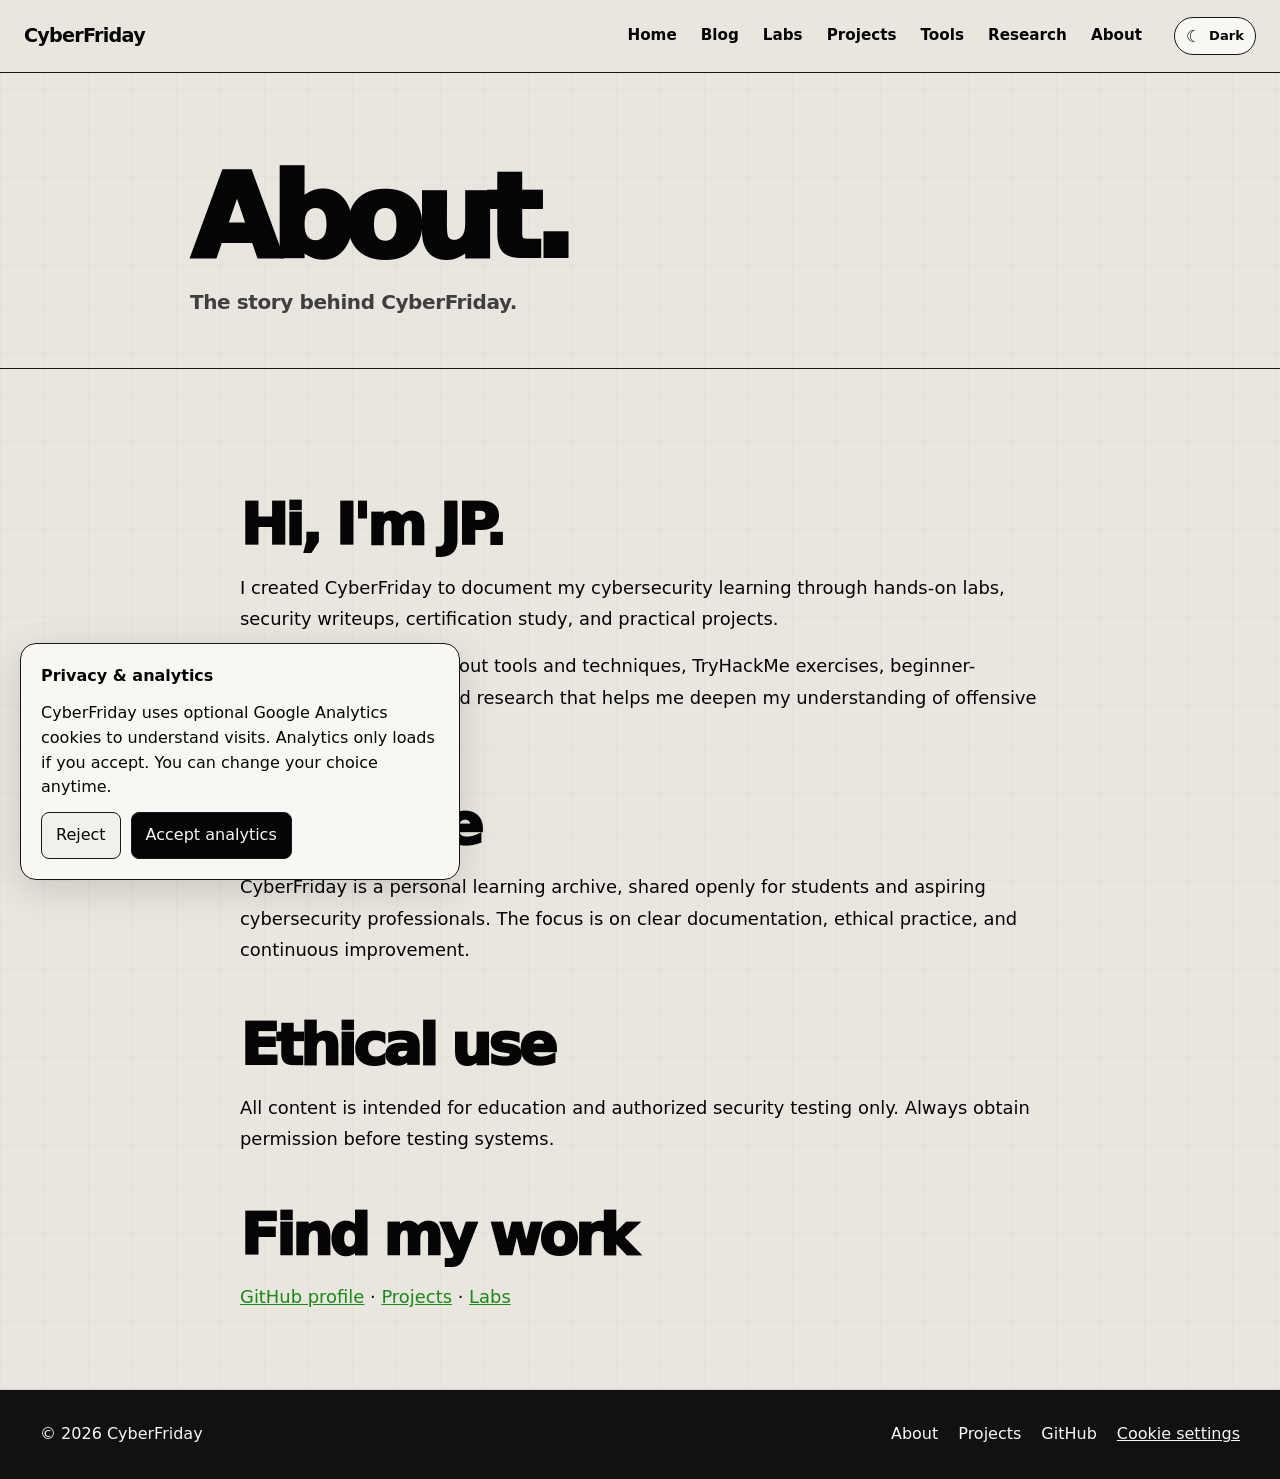
==== commit cee3f180: "feat: add ByteShift converter and Tools section" ====
--- a/about.html
+++ b/about.html
@@ -1,14 +1,127 @@
+
 <!DOCTYPE html>
-<html lang="en"><head>
-  <script src="assets/theme.js"></script><meta charset="utf-8"><meta name="viewport" content="width=device-width, initial-scale=1">
-<title>About — CyberFriday</title><meta name="description" content="About CyberFriday: practical cybersecurity learning, labs, notes and personal projects."><link rel="stylesheet" href="assets/style.css"></head>
-<body data-page="about"><a class="skip" href="#content">Skip to content</a>
-<header class="site-header"><div class="header-container header-inner"><a class="brand" href="index.html">CyberFriday</a><nav class="nav" aria-label="Main navigation"><a href="index.html">Home</a><a href="blog.html">Blog</a><a href="labs.html">Labs</a><a href="projects.html">Projects</a><a href="research.html">Research</a><a href="about.html" aria-current="page">About</a></nav></div></header>
-<main id="content"><section class="pagehead"><div class="container pagehead-inner"><h1>About.</h1><p>The story behind CyberFriday.</p></div></section>
-<section class="section"><div class="container narrow article"><h2>Hi, I'm JP.</h2><p>I created CyberFriday to document my cybersecurity learning through hands-on labs, security writeups, certification study, and practical projects.</p>
-<p>Here you'll find notes about tools and techniques, TryHackMe exercises, beginner-friendly experiments, and research that helps me deepen my understanding of offensive and defensive security.</p>
-<h2>Purpose</h2><p>CyberFriday is a personal learning archive, shared openly for students and aspiring cybersecurity professionals. The focus is on clear documentation, ethical practice, and continuous improvement.</p>
-<h2>Ethical use</h2><p>All content is intended for education and authorized security testing only. Always obtain permission before testing systems.</p>
-<h2>Find my work</h2><p><a href="https://github.com/jernejpetek" target="_blank" rel="noopener noreferrer">GitHub profile</a> · <a href="projects.html">Projects</a> · <a href="labs.html">Labs</a></p></div></section></main>
-<footer class="footer"><div class="container footer-inner"><p>© <span id="year"></span> CyberFriday</p><div class="footer-links"><a href="about.html">About</a><a href="projects.html">Projects</a><a href="https://github.com/jernejpetek">GitHub</a></div></div></footer>
-<script src="assets/app.js" defer></script><script src="assets/analytics.js" defer></script></body></html>
+<html lang="en">
+
+<head>
+  <script src="assets/theme.js"></script>
+
+  <meta charset="utf-8">
+  <meta name="viewport" content="width=device-width, initial-scale=1">
+
+  <title>About — CyberFriday</title>
+
+  <meta
+    name="description"
+    content="About CyberFriday: practical cybersecurity learning, labs, notes and personal projects."
+  >
+
+  <link rel="stylesheet" href="assets/style.css">
+</head>
+
+<body data-page="about">
+
+  <a class="skip" href="#content">Skip to content</a>
+
+  <header class="site-header">
+    <div class="header-container header-inner">
+
+      <a class="brand" href="index.html">CyberFriday</a>
+
+      <nav class="nav" aria-label="Main navigation">
+        <a href="index.html">Home</a>
+        <a href="blog.html">Blog</a>
+        <a href="labs.html">Labs</a>
+        <a href="projects.html">Projects</a>
+        <a href="tools.html">Tools</a>
+        <a href="research.html">Research</a>
+        <a href="about.html" aria-current="page">About</a>
+      </nav>
+
+    </div>
+  </header>
+
+  <main id="content">
+
+    <section class="pagehead">
+      <div class="container pagehead-inner">
+
+        <h1>About.</h1>
+
+        <p>The story behind CyberFriday.</p>
+
+      </div>
+    </section>
+
+    <section class="section">
+      <div class="container narrow article">
+
+        <h2>Hi, I'm JP.</h2>
+
+        <p>
+          I created CyberFriday to document my cybersecurity learning
+          through hands-on labs, security writeups, certification study,
+          and practical projects.
+        </p>
+
+        <p>
+          Here you'll find notes about tools and techniques,
+          TryHackMe exercises, beginner-friendly experiments,
+          and research that helps me deepen my understanding
+          of offensive and defensive security.
+        </p>
+
+        <h2>Purpose</h2>
+
+        <p>
+          CyberFriday is a personal learning archive, shared openly
+          for students and aspiring cybersecurity professionals.
+          The focus is on clear documentation, ethical practice,
+          and continuous improvement.
+        </p>
+
+        <h2>Ethical use</h2>
+
+        <p>
+          All content is intended for education and authorized
+          security testing only. Always obtain permission before
+          testing systems.
+        </p>
+
+        <h2>Find my work</h2>
+
+        <p>
+          <a
+            href="https://github.com/jernejpetek"
+            target="_blank"
+            rel="noopener noreferrer"
+          >GitHub profile</a>
+          ·
+          <a href="projects.html">Projects</a>
+          ·
+          <a href="labs.html">Labs</a>
+        </p>
+
+      </div>
+    </section>
+
+  </main>
+
+  <footer class="footer">
+    <div class="container footer-inner">
+
+      <p>© <span id="year"></span> CyberFriday</p>
+
+      <div class="footer-links">
+        <a href="about.html">About</a>
+        <a href="projects.html">Projects</a>
+        <a href="https://github.com/jernejpetek">GitHub</a>
+      </div>
+
+    </div>
+  </footer>
+
+  <script src="assets/app.js" defer></script>
+  <script src="assets/analytics.js" defer></script>
+
+</body>
+</html>
